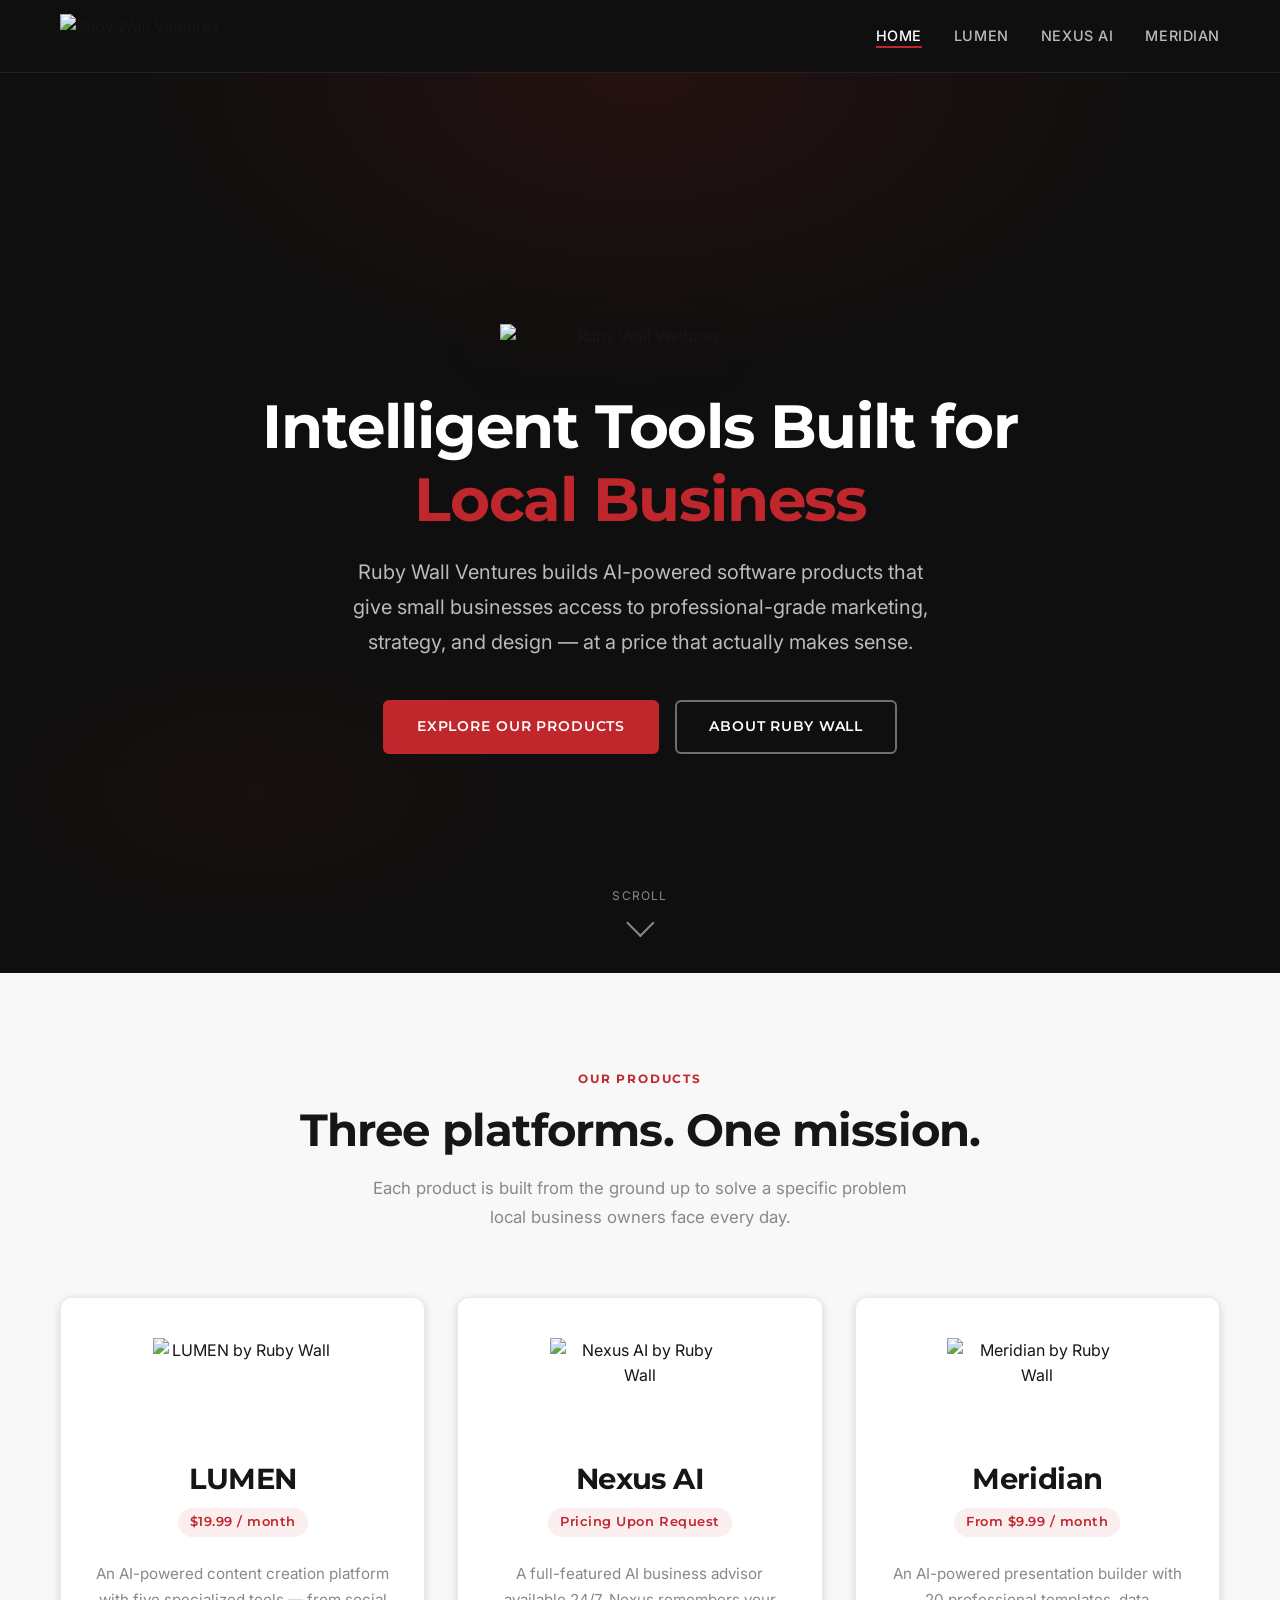
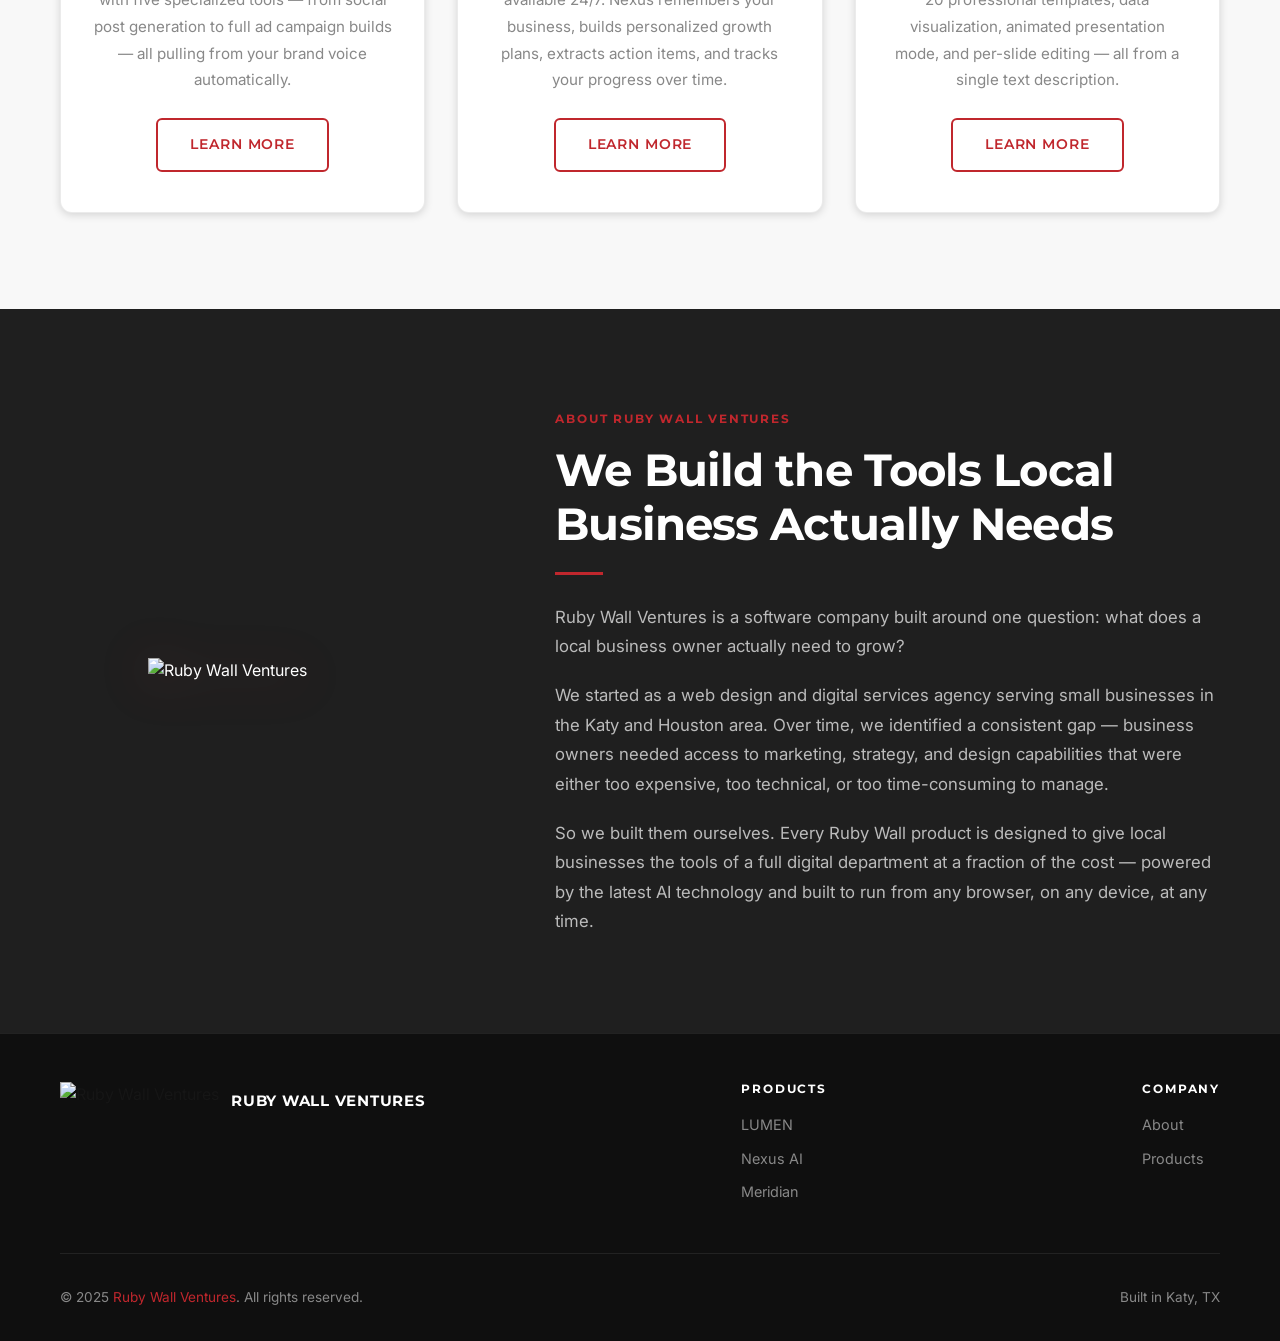
==== index.html @ c9c1b034 "Build complete Ruby Wall Ventures website - index.html: Company homepage with hero, 3 product cards," ====
<!DOCTYPE html>
<html lang="en">
<head>
  <meta charset="UTF-8" />
  <meta name="viewport" content="width=device-width, initial-scale=1.0" />
  <title>Ruby Wall Ventures — AI-Powered Tools for Local Business</title>
  <meta name="description" content="Ruby Wall Ventures builds intelligent software products that give small and local businesses access to professional-grade marketing, strategy, and design — at a price that makes sense." />
  <link rel="preconnect" href="https://fonts.googleapis.com" />
  <link href="https://fonts.googleapis.com/css2?family=Montserrat:wght@400;600;700;800&family=Inter:wght@400;500;600&display=swap" rel="stylesheet" />
  <link rel="stylesheet" href="css/style.css" />
</head>
<body>

  <!-- NAVIGATION -->
  <nav class="nav">
    <div class="nav-inner">
      <a class="nav-logo" href="index.html">
        <img src="images/logo-rwv.png" alt="Ruby Wall Ventures" />
      </a>
      <ul class="nav-links">
        <li><a href="index.html" class="active">Home</a></li>
        <li><a href="lumen.html">LUMEN</a></li>
        <li><a href="nexus.html">Nexus AI</a></li>
        <li><a href="meridian.html">Meridian</a></li>
      </ul>
      <button class="nav-toggle" aria-label="Toggle menu" onclick="toggleMenu()">
        <span></span>
        <span></span>
        <span></span>
      </button>
    </div>
    <div class="mobile-menu" id="mobileMenu">
      <a href="index.html">Home</a>
      <a href="lumen.html">LUMEN</a>
      <a href="nexus.html">Nexus AI</a>
      <a href="meridian.html">Meridian</a>
    </div>
  </nav>

  <!-- HERO -->
  <section class="hero-home">
    <img src="images/logo-rwv.png" alt="Ruby Wall Ventures" class="hero-home-logo" />
    <h1>Intelligent Tools Built for<br /><span>Local Business</span></h1>
    <p>Ruby Wall Ventures builds AI-powered software products that give small businesses access to professional-grade marketing, strategy, and design — at a price that actually makes sense.</p>
    <div class="hero-home-actions">
      <a href="#products" class="btn btn-primary">Explore Our Products</a>
      <a href="#about" class="btn btn-outline">About Ruby Wall</a>
    </div>
    <div class="scroll-hint">
      <span>Scroll</span>
      <div class="scroll-hint-arrow"></div>
    </div>
  </section>

  <!-- PRODUCTS -->
  <section class="products-section" id="products">
    <div class="section-header">
      <span class="section-label">Our Products</span>
      <h2>Three platforms. One mission.</h2>
      <p>Each product is built from the ground up to solve a specific problem local business owners face every day.</p>
    </div>

    <div class="products-grid">

      <!-- LUMEN Card -->
      <div class="product-card">
        <img src="images/logo-lumen.png" alt="LUMEN by Ruby Wall" class="product-card-logo" />
        <h3>LUMEN</h3>
        <div class="product-card-badge">$19.99 / month</div>
        <p>An AI-powered content creation platform with five specialized tools — from social post generation to full ad campaign builds — all pulling from your brand voice automatically.</p>
        <a href="lumen.html" class="btn btn-outline-dark">Learn More</a>
      </div>

      <!-- Nexus Card -->
      <div class="product-card">
        <img src="images/logo-nexus.png" alt="Nexus AI by Ruby Wall" class="product-card-logo" />
        <h3>Nexus AI</h3>
        <div class="product-card-badge">Pricing Upon Request</div>
        <p>A full-featured AI business advisor available 24/7. Nexus remembers your business, builds personalized growth plans, extracts action items, and tracks your progress over time.</p>
        <a href="nexus.html" class="btn btn-outline-dark">Learn More</a>
      </div>

      <!-- Meridian Card -->
      <div class="product-card">
        <img src="images/logo-meridian.png" alt="Meridian by Ruby Wall" class="product-card-logo" />
        <h3>Meridian</h3>
        <div class="product-card-badge">From $9.99 / month</div>
        <p>An AI-powered presentation builder with 20 professional templates, data visualization, animated presentation mode, and per-slide editing — all from a single text description.</p>
        <a href="meridian.html" class="btn btn-outline-dark">Learn More</a>
      </div>

    </div>
  </section>

  <!-- ABOUT -->
  <section class="about-section" id="about">
    <div class="about-inner">
      <div class="about-logo-col">
        <img src="images/logo-rwv.png" alt="Ruby Wall Ventures" class="about-logo-img" />
      </div>
      <div class="about-text">
        <span class="section-label">About Ruby Wall Ventures</span>
        <h2>We Build the Tools Local Business Actually Needs</h2>
        <div class="divider"></div>
        <p>Ruby Wall Ventures is a software company built around one question: what does a local business owner actually need to grow?</p>
        <p>We started as a web design and digital services agency serving small businesses in the Katy and Houston area. Over time, we identified a consistent gap — business owners needed access to marketing, strategy, and design capabilities that were either too expensive, too technical, or too time-consuming to manage.</p>
        <p>So we built them ourselves. Every Ruby Wall product is designed to give local businesses the tools of a full digital department at a fraction of the cost — powered by the latest AI technology and built to run from any browser, on any device, at any time.</p>
      </div>
    </div>
  </section>

  <!-- FOOTER -->
  <footer class="footer">
    <div class="footer-inner">
      <div class="footer-top">
        <div class="footer-brand">
          <img src="images/logo-rwv.png" alt="Ruby Wall Ventures" />
          <span class="footer-brand-name">Ruby Wall Ventures</span>
        </div>
        <div class="footer-links-group">
          <h5>Products</h5>
          <ul>
            <li><a href="lumen.html">LUMEN</a></li>
            <li><a href="nexus.html">Nexus AI</a></li>
            <li><a href="meridian.html">Meridian</a></li>
          </ul>
        </div>
        <div class="footer-links-group">
          <h5>Company</h5>
          <ul>
            <li><a href="#about">About</a></li>
            <li><a href="#products">Products</a></li>
          </ul>
        </div>
      </div>
      <div class="footer-bottom">
        <p class="footer-copy">&copy; 2025 <span>Ruby Wall Ventures</span>. All rights reserved.</p>
        <p class="footer-tagline">Built in Katy, TX</p>
      </div>
    </div>
  </footer>

  <script>
    function toggleMenu() {
      document.getElementById('mobileMenu').classList.toggle('open');
    }
  </script>

</body>
</html>
---- css/style.css ----
/* ===== CSS VARIABLES & RESET ===== */
:root {
  --red-primary: #8B1A1A;
  --red-light: #B02020;
  --red-bright: #C0272D;
  --charcoal: #2C2C2C;
  --dark-1: #0F0F0F;
  --dark-2: #161616;
  --dark-3: #1F1F1F;
  --dark-4: #282828;
  --light-1: #FFFFFF;
  --light-2: #F8F8F8;
  --light-3: #EDEDED;
  --gray-mid: #888888;
  --gray-light: #BBBBBB;
  --border-dark: rgba(255,255,255,0.08);
  --border-light: rgba(0,0,0,0.08);
  --shadow-sm: 0 2px 8px rgba(0,0,0,0.15);
  --shadow-md: 0 4px 24px rgba(0,0,0,0.25);
  --shadow-lg: 0 8px 48px rgba(0,0,0,0.35);
  --transition: 0.25s ease;
  --radius-sm: 6px;
  --radius-md: 12px;
  --radius-lg: 20px;
  --max-width: 1160px;
}

*, *::before, *::after {
  box-sizing: border-box;
  margin: 0;
  padding: 0;
}

html {
  scroll-behavior: smooth;
}

body {
  font-family: 'Inter', -apple-system, BlinkMacSystemFont, 'Segoe UI', sans-serif;
  color: var(--dark-2);
  background: var(--light-1);
  line-height: 1.6;
  -webkit-font-smoothing: antialiased;
}

img {
  max-width: 100%;
  height: auto;
  display: block;
}

a {
  text-decoration: none;
  color: inherit;
}

ul {
  list-style: none;
}

/* ===== TYPOGRAPHY ===== */
h1, h2, h3, h4, h5 {
  font-family: 'Montserrat', 'Inter', sans-serif;
  font-weight: 700;
  line-height: 1.2;
  letter-spacing: -0.02em;
}

h1 { font-size: clamp(2.2rem, 5vw, 3.8rem); }
h2 { font-size: clamp(1.8rem, 3.5vw, 2.8rem); }
h3 { font-size: clamp(1.3rem, 2.5vw, 1.8rem); }
h4 { font-size: 1.2rem; font-weight: 600; }

p {
  font-size: 1.05rem;
  line-height: 1.75;
  color: inherit;
}

/* ===== NAVIGATION ===== */
.nav {
  position: sticky;
  top: 0;
  z-index: 1000;
  background: var(--dark-1);
  border-bottom: 1px solid var(--border-dark);
  padding: 0 2rem;
}

.nav-inner {
  max-width: var(--max-width);
  margin: 0 auto;
  display: flex;
  align-items: center;
  justify-content: space-between;
  height: 72px;
}

.nav-logo {
  display: flex;
  align-items: center;
  gap: 12px;
  flex-shrink: 0;
}

.nav-logo img {
  height: 44px;
  width: auto;
}

.nav-logo-text {
  font-family: 'Montserrat', sans-serif;
  font-weight: 700;
  font-size: 1rem;
  color: var(--light-1);
  letter-spacing: 0.05em;
  text-transform: uppercase;
}

.nav-links {
  display: flex;
  align-items: center;
  gap: 2rem;
}

.nav-links a {
  color: var(--gray-light);
  font-size: 0.9rem;
  font-weight: 500;
  letter-spacing: 0.04em;
  text-transform: uppercase;
  transition: color var(--transition);
  position: relative;
}

.nav-links a::after {
  content: '';
  position: absolute;
  bottom: -4px;
  left: 0;
  width: 0;
  height: 2px;
  background: var(--red-bright);
  transition: width var(--transition);
}

.nav-links a:hover {
  color: var(--light-1);
}

.nav-links a:hover::after,
.nav-links a.active::after {
  width: 100%;
}

.nav-links a.active {
  color: var(--light-1);
}

.nav-toggle {
  display: none;
  flex-direction: column;
  gap: 5px;
  cursor: pointer;
  padding: 4px;
  background: none;
  border: none;
}

.nav-toggle span {
  display: block;
  width: 24px;
  height: 2px;
  background: var(--light-1);
  transition: var(--transition);
}

.mobile-menu {
  display: none;
  position: absolute;
  top: 72px;
  left: 0;
  right: 0;
  background: var(--dark-2);
  border-bottom: 1px solid var(--border-dark);
  padding: 1.5rem 2rem;
  flex-direction: column;
  gap: 1.2rem;
}

.mobile-menu.open {
  display: flex;
}

.mobile-menu a {
  color: var(--gray-light);
  font-size: 1rem;
  font-weight: 500;
  letter-spacing: 0.04em;
  text-transform: uppercase;
  padding: 0.5rem 0;
  border-bottom: 1px solid var(--border-dark);
  transition: color var(--transition);
}

.mobile-menu a:last-child {
  border-bottom: none;
}

.mobile-menu a:hover {
  color: var(--light-1);
}

/* ===== CONTAINER ===== */
.container {
  max-width: var(--max-width);
  margin: 0 auto;
  padding: 0 2rem;
}

/* ===== BUTTONS ===== */
.btn {
  display: inline-flex;
  align-items: center;
  gap: 8px;
  padding: 0.85rem 2rem;
  border-radius: var(--radius-sm);
  font-family: 'Montserrat', sans-serif;
  font-weight: 600;
  font-size: 0.9rem;
  letter-spacing: 0.06em;
  text-transform: uppercase;
  transition: all var(--transition);
  cursor: pointer;
  border: 2px solid transparent;
}

.btn-primary {
  background: var(--red-bright);
  color: var(--light-1);
  border-color: var(--red-bright);
}

.btn-primary:hover {
  background: var(--red-light);
  border-color: var(--red-light);
  transform: translateY(-1px);
  box-shadow: 0 4px 16px rgba(192, 39, 45, 0.4);
}

.btn-outline {
  background: transparent;
  color: var(--light-1);
  border-color: rgba(255,255,255,0.4);
}

.btn-outline:hover {
  background: rgba(255,255,255,0.1);
  border-color: var(--light-1);
  transform: translateY(-1px);
}

.btn-outline-dark {
  background: transparent;
  color: var(--red-bright);
  border-color: var(--red-bright);
}

.btn-outline-dark:hover {
  background: var(--red-bright);
  color: var(--light-1);
  transform: translateY(-1px);
}

/* ===== SECTION LABELS ===== */
.section-label {
  display: inline-block;
  font-family: 'Montserrat', sans-serif;
  font-size: 0.75rem;
  font-weight: 700;
  letter-spacing: 0.15em;
  text-transform: uppercase;
  color: var(--red-bright);
  margin-bottom: 1rem;
}

/* ===== DIVIDER ===== */
.divider {
  width: 48px;
  height: 3px;
  background: var(--red-bright);
  margin: 1.25rem 0 1.75rem;
}

.divider-center {
  margin: 1.25rem auto 1.75rem;
}

/* ===== HOMEPAGE HERO ===== */
.hero-home {
  background: var(--dark-1);
  min-height: 100vh;
  display: flex;
  flex-direction: column;
  align-items: center;
  justify-content: center;
  text-align: center;
  padding: 6rem 2rem 4rem;
  position: relative;
  overflow: hidden;
}

.hero-home::before {
  content: '';
  position: absolute;
  inset: 0;
  background:
    radial-gradient(ellipse 60% 50% at 50% 0%, rgba(139, 26, 26, 0.18) 0%, transparent 70%),
    radial-gradient(ellipse 40% 30% at 20% 80%, rgba(139, 26, 26, 0.08) 0%, transparent 60%);
  pointer-events: none;
}

.hero-home-logo {
  width: clamp(180px, 25vw, 280px);
  height: auto;
  margin-bottom: 2.5rem;
  position: relative;
  filter: drop-shadow(0 8px 32px rgba(139, 26, 26, 0.3));
}

.hero-home h1 {
  color: var(--light-1);
  margin-bottom: 1.2rem;
  position: relative;
  max-width: 800px;
}

.hero-home h1 span {
  color: var(--red-bright);
}

.hero-home p {
  color: var(--gray-light);
  font-size: clamp(1rem, 2vw, 1.25rem);
  max-width: 600px;
  margin: 0 auto 2.5rem;
  position: relative;
}

.hero-home-actions {
  display: flex;
  gap: 1rem;
  flex-wrap: wrap;
  justify-content: center;
  position: relative;
}

.scroll-hint {
  position: absolute;
  bottom: 2.5rem;
  left: 50%;
  transform: translateX(-50%);
  display: flex;
  flex-direction: column;
  align-items: center;
  gap: 8px;
  color: var(--gray-mid);
  font-size: 0.75rem;
  letter-spacing: 0.1em;
  text-transform: uppercase;
}

.scroll-hint-arrow {
  width: 20px;
  height: 20px;
  border-right: 2px solid var(--gray-mid);
  border-bottom: 2px solid var(--gray-mid);
  transform: rotate(45deg);
  animation: bounce 1.5s infinite;
}

@keyframes bounce {
  0%, 100% { transform: rotate(45deg) translateY(0); }
  50% { transform: rotate(45deg) translateY(4px); }
}

/* ===== PRODUCTS SECTION (HOMEPAGE) ===== */
.products-section {
  background: var(--light-2);
  padding: 6rem 2rem;
}

.section-header {
  text-align: center;
  margin-bottom: 4rem;
}

.section-header .section-label {
  display: block;
  text-align: center;
}

.section-header h2 {
  color: var(--dark-2);
}

.section-header p {
  color: var(--gray-mid);
  max-width: 560px;
  margin: 1rem auto 0;
}

.products-grid {
  display: grid;
  grid-template-columns: repeat(auto-fit, minmax(300px, 1fr));
  gap: 2rem;
  max-width: var(--max-width);
  margin: 0 auto;
}

.product-card {
  background: var(--light-1);
  border-radius: var(--radius-md);
  padding: 2.5rem 2rem;
  box-shadow: var(--shadow-sm);
  border: 1px solid var(--border-light);
  display: flex;
  flex-direction: column;
  align-items: center;
  text-align: center;
  transition: all var(--transition);
  position: relative;
  overflow: hidden;
}

.product-card::before {
  content: '';
  position: absolute;
  top: 0;
  left: 0;
  right: 0;
  height: 3px;
  background: var(--red-bright);
  transform: scaleX(0);
  transition: transform var(--transition);
}

.product-card:hover {
  box-shadow: var(--shadow-md);
  transform: translateY(-4px);
}

.product-card:hover::before {
  transform: scaleX(1);
}

.product-card-logo {
  width: 180px;
  height: 100px;
  object-fit: contain;
  margin-bottom: 1.5rem;
}

.product-card h3 {
  color: var(--dark-2);
  margin-bottom: 0.75rem;
}

.product-card p {
  color: var(--gray-mid);
  font-size: 0.95rem;
  margin-bottom: 1.5rem;
  flex-grow: 1;
}

.product-card-badge {
  display: inline-block;
  background: rgba(192, 39, 45, 0.08);
  color: var(--red-bright);
  font-size: 0.8rem;
  font-weight: 600;
  padding: 4px 12px;
  border-radius: 20px;
  margin-bottom: 1.5rem;
  font-family: 'Montserrat', sans-serif;
  letter-spacing: 0.04em;
}

/* ===== ABOUT SECTION (HOMEPAGE) ===== */
.about-section {
  background: var(--dark-3);
  padding: 6rem 2rem;
  color: var(--light-1);
}

.about-inner {
  max-width: var(--max-width);
  margin: 0 auto;
  display: grid;
  grid-template-columns: 1fr 1.6fr;
  gap: 5rem;
  align-items: center;
}

.about-logo-col {
  display: flex;
  justify-content: center;
}

.about-logo-img {
  width: clamp(160px, 20vw, 240px);
  height: auto;
  filter: drop-shadow(0 4px 24px rgba(139, 26, 26, 0.4));
}

.about-text h2 {
  color: var(--light-1);
  margin-bottom: 0;
}

.about-text .divider {
  margin-top: 1.25rem;
}

.about-text p {
  color: var(--gray-light);
  margin-bottom: 1.25rem;
}

.about-text p:last-of-type {
  margin-bottom: 0;
}

/* ===== PRODUCT PAGE HERO ===== */
.hero-product {
  background: var(--dark-1);
  padding: 5rem 2rem 4rem;
  text-align: center;
  position: relative;
  overflow: hidden;
}

.hero-product::before {
  content: '';
  position: absolute;
  inset: 0;
  background: radial-gradient(ellipse 70% 60% at 50% 0%, rgba(139, 26, 26, 0.2) 0%, transparent 70%);
  pointer-events: none;
}

.hero-product-logo {
  height: clamp(80px, 12vw, 140px);
  width: auto;
  margin: 0 auto 2rem;
  position: relative;
  filter: drop-shadow(0 4px 24px rgba(0,0,0,0.4));
}

.hero-product-powered {
  color: var(--gray-mid);
  font-size: 0.85rem;
  letter-spacing: 0.12em;
  text-transform: uppercase;
  margin-bottom: 1rem;
  position: relative;
}

.hero-product h1 {
  color: var(--light-1);
  margin-bottom: 1rem;
  position: relative;
}

.hero-product-tagline {
  color: var(--gray-light);
  font-size: clamp(1rem, 2vw, 1.2rem);
  max-width: 640px;
  margin: 0 auto 2rem;
  position: relative;
}

.hero-product-meta {
  display: flex;
  align-items: center;
  justify-content: center;
  gap: 1.5rem;
  flex-wrap: wrap;
  position: relative;
  margin-bottom: 2.5rem;
}

.price-badge {
  background: var(--red-bright);
  color: var(--light-1);
  font-family: 'Montserrat', sans-serif;
  font-weight: 700;
  font-size: 1.1rem;
  padding: 0.6rem 1.5rem;
  border-radius: var(--radius-sm);
  letter-spacing: 0.02em;
}

.tech-tag {
  background: rgba(255,255,255,0.08);
  color: var(--gray-light);
  font-size: 0.8rem;
  font-weight: 500;
  padding: 0.5rem 1rem;
  border-radius: 20px;
  border: 1px solid var(--border-dark);
}

/* ===== FEATURES SECTION ===== */
.features-section {
  padding: 6rem 2rem;
  background: var(--light-1);
}

.features-section.dark {
  background: var(--dark-2);
  color: var(--light-1);
}

.features-section.gray {
  background: var(--light-2);
}

.features-grid {
  display: grid;
  grid-template-columns: repeat(auto-fit, minmax(280px, 1fr));
  gap: 2rem;
  max-width: var(--max-width);
  margin: 0 auto;
}

.feature-card {
  background: var(--light-1);
  border-radius: var(--radius-md);
  padding: 2rem;
  border: 1px solid var(--border-light);
  box-shadow: var(--shadow-sm);
  transition: all var(--transition);
}

.feature-card:hover {
  box-shadow: var(--shadow-md);
  transform: translateY(-2px);
}

.feature-card.dark {
  background: var(--dark-3);
  border-color: var(--border-dark);
}

.feature-card.dark h4 {
  color: var(--light-1);
}

.feature-card.dark p {
  color: var(--gray-light);
}

.feature-icon {
  width: 48px;
  height: 48px;
  background: rgba(192, 39, 45, 0.1);
  border-radius: var(--radius-sm);
  display: flex;
  align-items: center;
  justify-content: center;
  margin-bottom: 1.25rem;
}

.feature-icon svg {
  width: 24px;
  height: 24px;
  stroke: var(--red-bright);
  fill: none;
  stroke-width: 1.75;
  stroke-linecap: round;
  stroke-linejoin: round;
}

.feature-card h4 {
  color: var(--dark-2);
  margin-bottom: 0.6rem;
  font-size: 1.1rem;
}

.feature-card p {
  color: var(--gray-mid);
  font-size: 0.95rem;
  line-height: 1.65;
}

/* ===== SPLIT SECTION ===== */
.split-section {
  padding: 6rem 2rem;
}

.split-section.dark {
  background: var(--dark-2);
}

.split-inner {
  max-width: var(--max-width);
  margin: 0 auto;
  display: grid;
  grid-template-columns: 1fr 1fr;
  gap: 5rem;
  align-items: center;
}

.split-inner.reverse {
  direction: rtl;
}

.split-inner.reverse > * {
  direction: ltr;
}

.split-text .section-label {
  display: block;
}

.split-text h2 {
  margin-bottom: 0;
}

.split-text .divider {
  margin-top: 1.25rem;
}

.split-text p {
  margin-bottom: 1.1rem;
}

.split-text p:last-of-type {
  margin-bottom: 1.75rem;
}

.dark .split-text h2,
.split-section.dark .split-text h2 {
  color: var(--light-1);
}

.dark .split-text p,
.split-section.dark .split-text p {
  color: var(--gray-light);
}

.split-visual {
  display: flex;
  justify-content: center;
  align-items: center;
}

.split-logo {
  width: clamp(160px, 22vw, 260px);
  height: auto;
  filter: drop-shadow(0 8px 32px rgba(0,0,0,0.3));
}

/* ===== BULLET LIST ===== */
.bullet-list {
  margin: 0;
  display: flex;
  flex-direction: column;
  gap: 0.75rem;
}

.bullet-list li {
  display: flex;
  align-items: flex-start;
  gap: 0.75rem;
  color: var(--gray-mid);
  font-size: 0.95rem;
  line-height: 1.6;
}

.bullet-list li::before {
  content: '';
  display: inline-block;
  width: 6px;
  height: 6px;
  background: var(--red-bright);
  border-radius: 50%;
  flex-shrink: 0;
  margin-top: 0.5rem;
}

.dark .bullet-list li,
.features-section.dark .bullet-list li {
  color: var(--gray-light);
}

/* ===== PRICING SECTION ===== */
.pricing-section {
  padding: 6rem 2rem;
  background: var(--light-2);
}

.pricing-section.dark {
  background: var(--dark-2);
}

.pricing-grid {
  display: grid;
  grid-template-columns: repeat(auto-fit, minmax(280px, 1fr));
  gap: 2rem;
  max-width: 960px;
  margin: 0 auto;
  align-items: stretch;
}

.pricing-card {
  background: var(--light-1);
  border-radius: var(--radius-md);
  padding: 2.5rem 2rem;
  border: 1px solid var(--border-light);
  box-shadow: var(--shadow-sm);
  display: flex;
  flex-direction: column;
  position: relative;
  transition: all var(--transition);
}

.pricing-card:hover {
  box-shadow: var(--shadow-md);
  transform: translateY(-4px);
}

.pricing-card.featured {
  border-color: var(--red-bright);
  box-shadow: 0 0 0 2px rgba(192,39,45,0.15), var(--shadow-md);
}

.featured-badge {
  position: absolute;
  top: -14px;
  left: 50%;
  transform: translateX(-50%);
  background: var(--red-bright);
  color: var(--light-1);
  font-family: 'Montserrat', sans-serif;
  font-size: 0.7rem;
  font-weight: 700;
  letter-spacing: 0.1em;
  text-transform: uppercase;
  padding: 4px 16px;
  border-radius: 20px;
  white-space: nowrap;
}

.pricing-card-dark {
  background: var(--dark-3);
  border-color: var(--border-dark);
}

.pricing-card-dark h3,
.pricing-card-dark .pricing-price,
.pricing-card-dark .pricing-period {
  color: var(--light-1);
}

.pricing-card-dark .pricing-feature {
  color: var(--gray-light);
}

.pricing-tier {
  font-family: 'Montserrat', sans-serif;
  font-size: 0.75rem;
  font-weight: 700;
  letter-spacing: 0.15em;
  text-transform: uppercase;
  color: var(--red-bright);
  margin-bottom: 0.5rem;
}

.pricing-card h3 {
  color: var(--dark-2);
  font-size: 1.5rem;
  margin-bottom: 0.5rem;
}

.pricing-price {
  font-family: 'Montserrat', sans-serif;
  font-size: 2.8rem;
  font-weight: 800;
  color: var(--dark-2);
  line-height: 1;
  margin: 1.25rem 0 0.25rem;
}

.pricing-period {
  color: var(--gray-mid);
  font-size: 0.9rem;
  margin-bottom: 2rem;
}

.pricing-divider {
  width: 100%;
  height: 1px;
  background: var(--border-light);
  margin-bottom: 1.5rem;
}

.pricing-card-dark .pricing-divider {
  background: var(--border-dark);
}

.pricing-features {
  display: flex;
  flex-direction: column;
  gap: 0.75rem;
  flex-grow: 1;
  margin-bottom: 2rem;
}

.pricing-feature {
  display: flex;
  align-items: flex-start;
  gap: 0.6rem;
  font-size: 0.93rem;
  color: var(--gray-mid);
}

.pricing-feature-check {
  width: 18px;
  height: 18px;
  background: rgba(192,39,45,0.1);
  border-radius: 50%;
  display: flex;
  align-items: center;
  justify-content: center;
  flex-shrink: 0;
  margin-top: 1px;
}

.pricing-feature-check svg {
  width: 10px;
  height: 10px;
  stroke: var(--red-bright);
  fill: none;
  stroke-width: 2.5;
}

/* ===== CTA SECTION ===== */
.cta-section {
  background: var(--dark-1);
  padding: 5rem 2rem;
  text-align: center;
  position: relative;
  overflow: hidden;
}

.cta-section::before {
  content: '';
  position: absolute;
  inset: 0;
  background: radial-gradient(ellipse 50% 80% at 50% 50%, rgba(139,26,26,0.2) 0%, transparent 70%);
  pointer-events: none;
}

.cta-inner {
  max-width: 640px;
  margin: 0 auto;
  position: relative;
}

.cta-section h2 {
  color: var(--light-1);
  margin-bottom: 1rem;
}

.cta-section p {
  color: var(--gray-light);
  margin-bottom: 2.5rem;
  font-size: 1.1rem;
}

.cta-actions {
  display: flex;
  gap: 1rem;
  justify-content: center;
  flex-wrap: wrap;
}

/* ===== FOOTER ===== */
.footer {
  background: var(--dark-1);
  border-top: 1px solid var(--border-dark);
  padding: 3rem 2rem 2rem;
}

.footer-inner {
  max-width: var(--max-width);
  margin: 0 auto;
}

.footer-top {
  display: flex;
  justify-content: space-between;
  align-items: flex-start;
  gap: 3rem;
  margin-bottom: 3rem;
  flex-wrap: wrap;
}

.footer-brand {
  display: flex;
  align-items: center;
  gap: 12px;
}

.footer-brand img {
  height: 40px;
  width: auto;
}

.footer-brand-name {
  font-family: 'Montserrat', sans-serif;
  font-weight: 700;
  font-size: 0.95rem;
  color: var(--light-1);
  text-transform: uppercase;
  letter-spacing: 0.05em;
}

.footer-links-group h5 {
  color: var(--light-1);
  font-family: 'Montserrat', sans-serif;
  font-size: 0.75rem;
  font-weight: 700;
  letter-spacing: 0.15em;
  text-transform: uppercase;
  margin-bottom: 1rem;
}

.footer-links-group ul {
  display: flex;
  flex-direction: column;
  gap: 0.5rem;
}

.footer-links-group ul li a {
  color: var(--gray-mid);
  font-size: 0.9rem;
  transition: color var(--transition);
}

.footer-links-group ul li a:hover {
  color: var(--light-1);
}

.footer-bottom {
  border-top: 1px solid var(--border-dark);
  padding-top: 2rem;
  display: flex;
  justify-content: space-between;
  align-items: center;
  flex-wrap: wrap;
  gap: 1rem;
}

.footer-copy {
  color: var(--gray-mid);
  font-size: 0.85rem;
}

.footer-copy span {
  color: var(--red-bright);
}

.footer-tagline {
  color: var(--gray-mid);
  font-size: 0.85rem;
}

/* ===== WHO ITS FOR ===== */
.audience-section {
  padding: 6rem 2rem;
  background: var(--light-1);
}

.audience-grid {
  display: grid;
  grid-template-columns: repeat(auto-fit, minmax(220px, 1fr));
  gap: 1.5rem;
  max-width: var(--max-width);
  margin: 0 auto;
}

.audience-item {
  background: var(--light-2);
  border-radius: var(--radius-sm);
  padding: 1.5rem;
  border-left: 3px solid var(--red-bright);
  font-size: 0.95rem;
  color: var(--charcoal);
  line-height: 1.6;
}

/* ===== STAT STRIP ===== */
.stat-strip {
  background: var(--red-primary);
  padding: 3rem 2rem;
}

.stat-strip-inner {
  max-width: var(--max-width);
  margin: 0 auto;
  display: grid;
  grid-template-columns: repeat(auto-fit, minmax(180px, 1fr));
  gap: 2rem;
  text-align: center;
}

.stat-item-number {
  font-family: 'Montserrat', sans-serif;
  font-size: 2rem;
  font-weight: 800;
  color: var(--light-1);
  line-height: 1;
}

.stat-item-label {
  color: rgba(255,255,255,0.75);
  font-size: 0.85rem;
  margin-top: 0.4rem;
  letter-spacing: 0.04em;
}

/* ===== TECH SECTION ===== */
.tech-section {
  padding: 5rem 2rem;
  background: var(--dark-3);
}

.tech-grid {
  display: flex;
  flex-wrap: wrap;
  gap: 1rem;
  max-width: var(--max-width);
  margin: 2rem auto 0;
}

.tech-pill {
  background: rgba(255,255,255,0.06);
  border: 1px solid var(--border-dark);
  color: var(--gray-light);
  font-size: 0.88rem;
  font-weight: 500;
  padding: 0.5rem 1.25rem;
  border-radius: 20px;
  transition: all var(--transition);
}

.tech-pill:hover {
  background: rgba(192,39,45,0.15);
  border-color: rgba(192,39,45,0.4);
  color: var(--light-1);
}

/* ===== RESPONSIVE ===== */
@media (max-width: 900px) {
  .about-inner {
    grid-template-columns: 1fr;
    gap: 3rem;
    text-align: center;
  }

  .about-logo-col {
    display: none;
  }

  .split-inner {
    grid-template-columns: 1fr;
    gap: 3rem;
  }

  .split-inner.reverse {
    direction: ltr;
  }

  .split-visual {
    display: none;
  }

  .footer-top {
    flex-direction: column;
    gap: 2rem;
  }
}

@media (max-width: 680px) {
  .nav-links {
    display: none;
  }

  .nav-toggle {
    display: flex;
  }

  .nav {
    position: relative;
  }

  .footer-bottom {
    flex-direction: column;
    text-align: center;
  }

  .hero-home-actions {
    flex-direction: column;
    align-items: center;
  }

  .cta-actions {
    flex-direction: column;
    align-items: center;
  }

  .hero-product-meta {
    flex-direction: column;
    gap: 0.75rem;
  }
}

/* ===== UTILITIES ===== */
.text-center { text-align: center; }
.text-red { color: var(--red-bright); }
.mt-1 { margin-top: 1rem; }
.mt-2 { margin-top: 2rem; }
.mb-0 { margin-bottom: 0; }
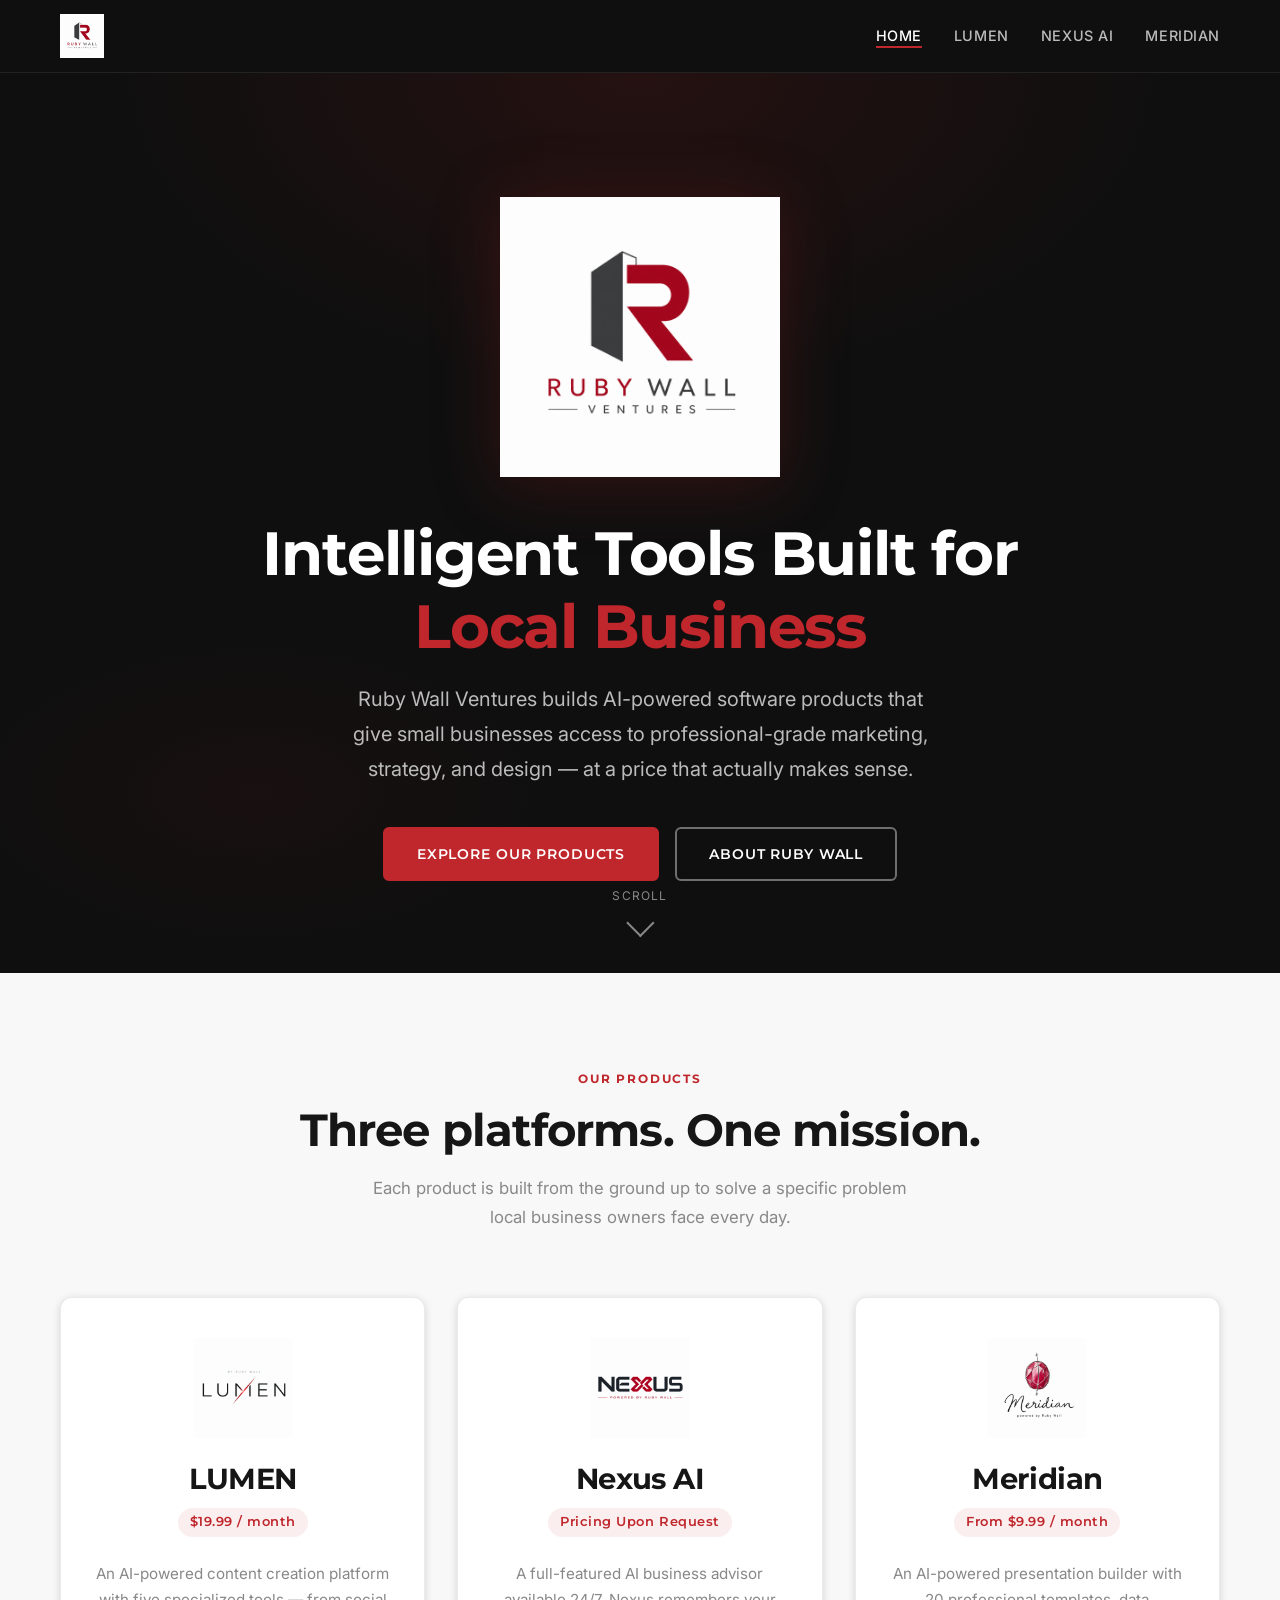
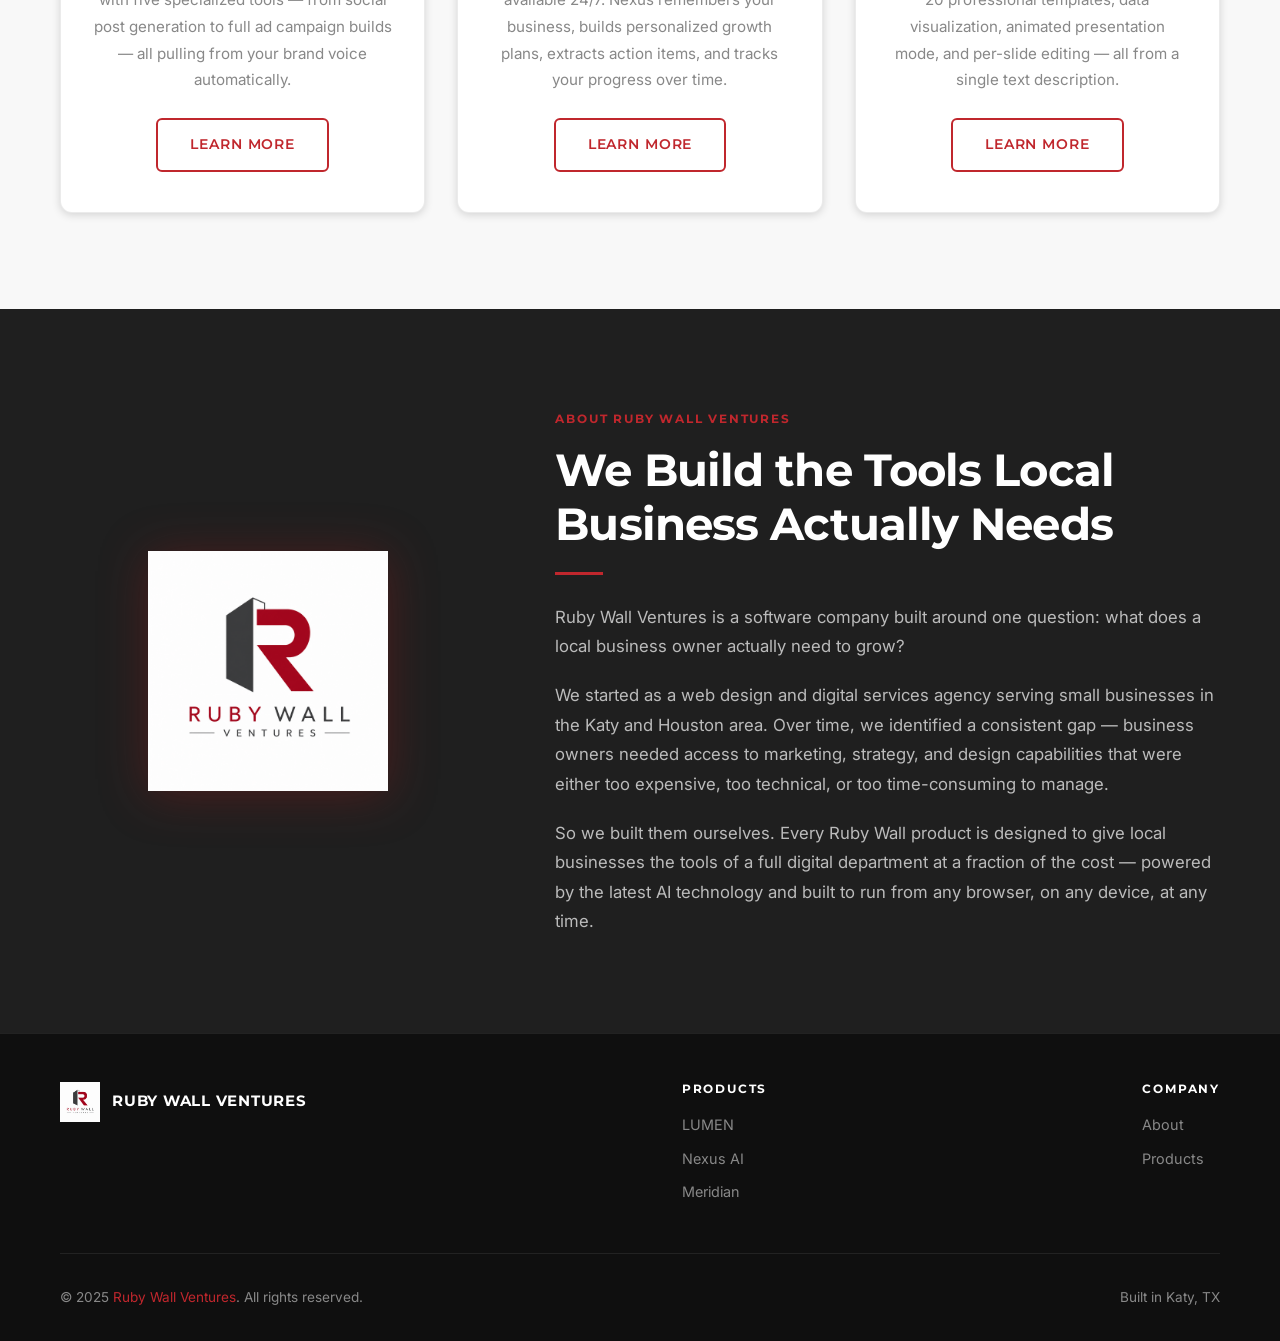
==== commit b943ce25: "Update index.html" ====
--- a/index.html
+++ b/index.html
@@ -15,7 +15,7 @@
   <nav class="nav">
     <div class="nav-inner">
       <a class="nav-logo" href="index.html">
-        <img src="images/logo-rwv.png" alt="Ruby Wall Ventures" />
+        <img src="images/logo-rwv.PNG" alt="Ruby Wall Ventures" />
       </a>
       <ul class="nav-links">
         <li><a href="index.html" class="active">Home</a></li>
@@ -39,7 +39,7 @@
 
   <!-- HERO -->
   <section class="hero-home">
-    <img src="images/logo-rwv.png" alt="Ruby Wall Ventures" class="hero-home-logo" />
+    <img src="images/logo-rwv.PNG" alt="Ruby Wall Ventures" class="hero-home-logo" />
     <h1>Intelligent Tools Built for<br /><span>Local Business</span></h1>
     <p>Ruby Wall Ventures builds AI-powered software products that give small businesses access to professional-grade marketing, strategy, and design — at a price that actually makes sense.</p>
     <div class="hero-home-actions">
@@ -64,7 +64,7 @@
 
       <!-- LUMEN Card -->
       <div class="product-card">
-        <img src="images/logo-lumen.png" alt="LUMEN by Ruby Wall" class="product-card-logo" />
+        <img src="images/logo-lumen.PNG" alt="LUMEN by Ruby Wall" class="product-card-logo" />
         <h3>LUMEN</h3>
         <div class="product-card-badge">$19.99 / month</div>
         <p>An AI-powered content creation platform with five specialized tools — from social post generation to full ad campaign builds — all pulling from your brand voice automatically.</p>
@@ -73,7 +73,7 @@
 
       <!-- Nexus Card -->
       <div class="product-card">
-        <img src="images/logo-nexus.png" alt="Nexus AI by Ruby Wall" class="product-card-logo" />
+        <img src="images/logo-nexus.PNG" alt="Nexus AI by Ruby Wall" class="product-card-logo" />
         <h3>Nexus AI</h3>
         <div class="product-card-badge">Pricing Upon Request</div>
         <p>A full-featured AI business advisor available 24/7. Nexus remembers your business, builds personalized growth plans, extracts action items, and tracks your progress over time.</p>
@@ -82,7 +82,7 @@
 
       <!-- Meridian Card -->
       <div class="product-card">
-        <img src="images/logo-meridian.png" alt="Meridian by Ruby Wall" class="product-card-logo" />
+        <img src="images/logo-meridian.PNG" alt="Meridian by Ruby Wall" class="product-card-logo" />
         <h3>Meridian</h3>
         <div class="product-card-badge">From $9.99 / month</div>
         <p>An AI-powered presentation builder with 20 professional templates, data visualization, animated presentation mode, and per-slide editing — all from a single text description.</p>
@@ -96,7 +96,7 @@
   <section class="about-section" id="about">
     <div class="about-inner">
       <div class="about-logo-col">
-        <img src="images/logo-rwv.png" alt="Ruby Wall Ventures" class="about-logo-img" />
+        <img src="images/logo-rwv.PNG" alt="Ruby Wall Ventures" class="about-logo-img" />
       </div>
       <div class="about-text">
         <span class="section-label">About Ruby Wall Ventures</span>
@@ -114,7 +114,7 @@
     <div class="footer-inner">
       <div class="footer-top">
         <div class="footer-brand">
-          <img src="images/logo-rwv.png" alt="Ruby Wall Ventures" />
+          <img src="images/logo-rwv.PNG" alt="Ruby Wall Ventures" />
           <span class="footer-brand-name">Ruby Wall Ventures</span>
         </div>
         <div class="footer-links-group">
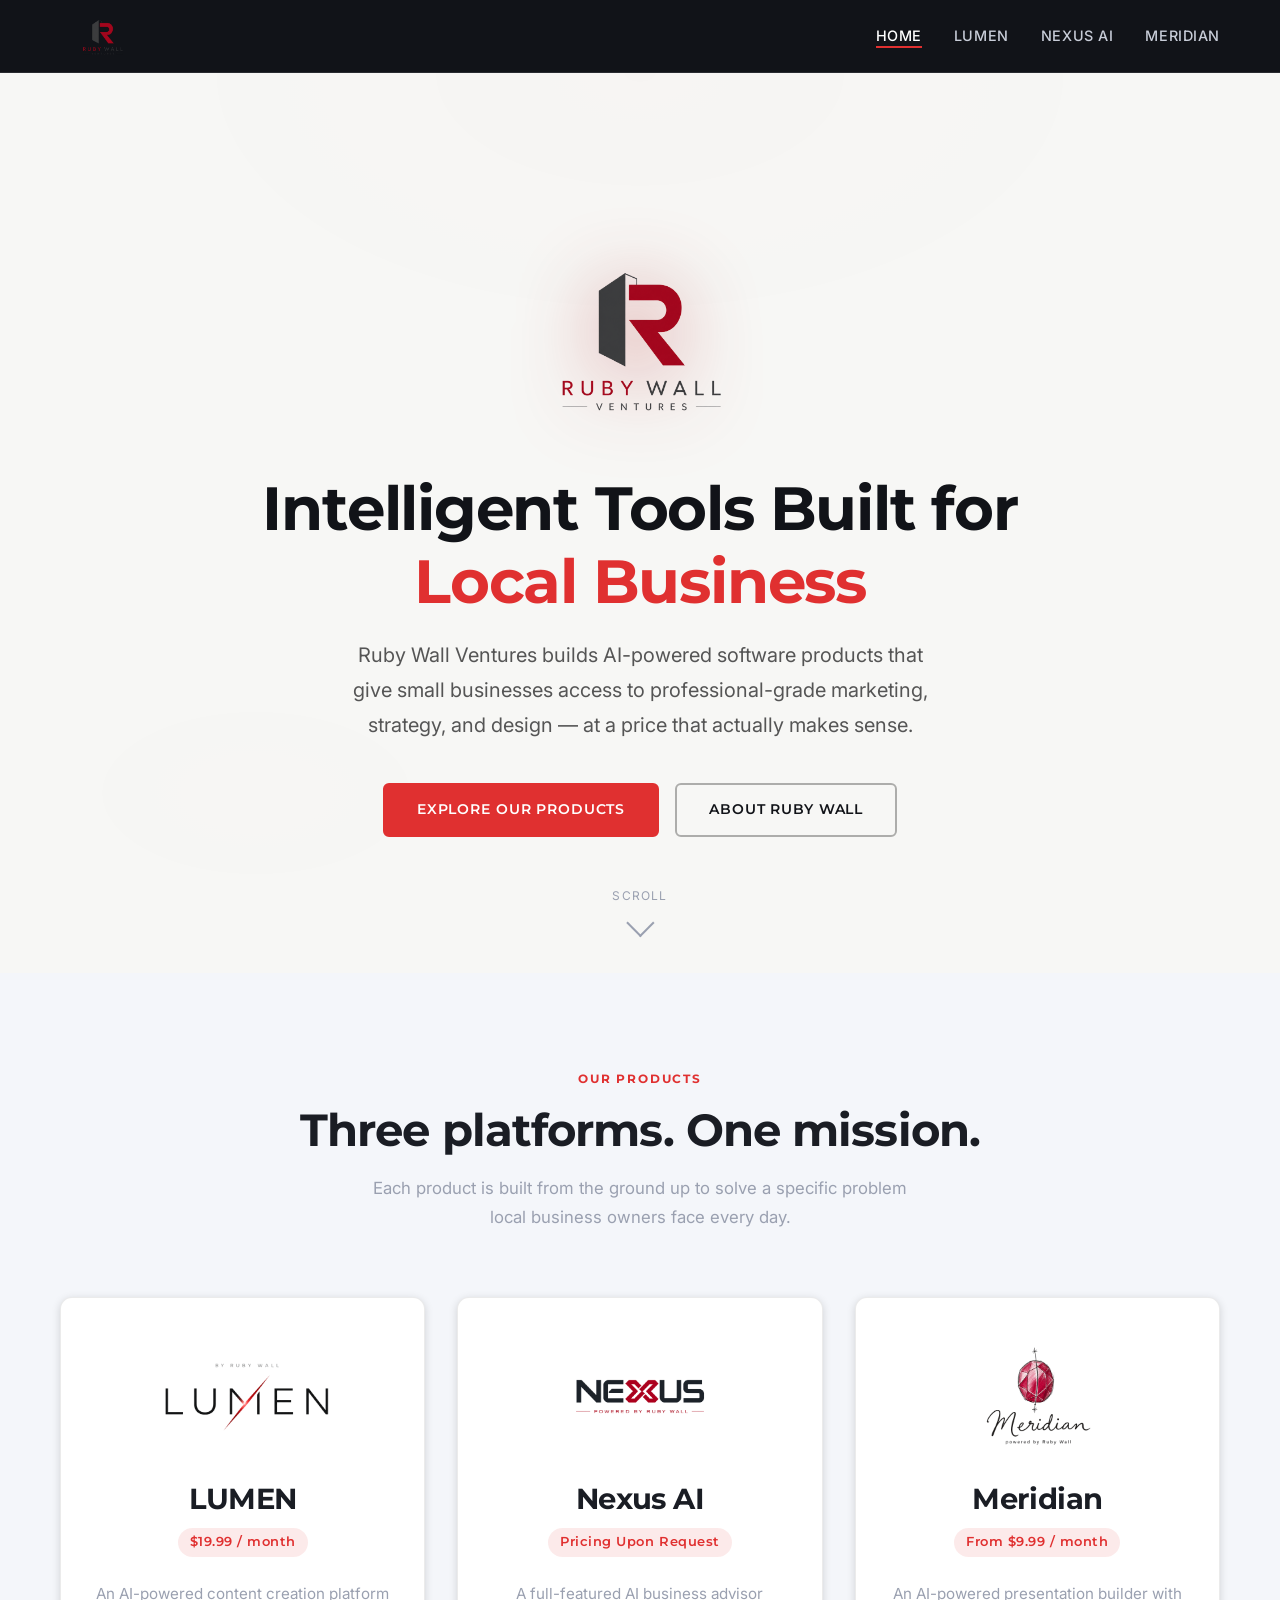
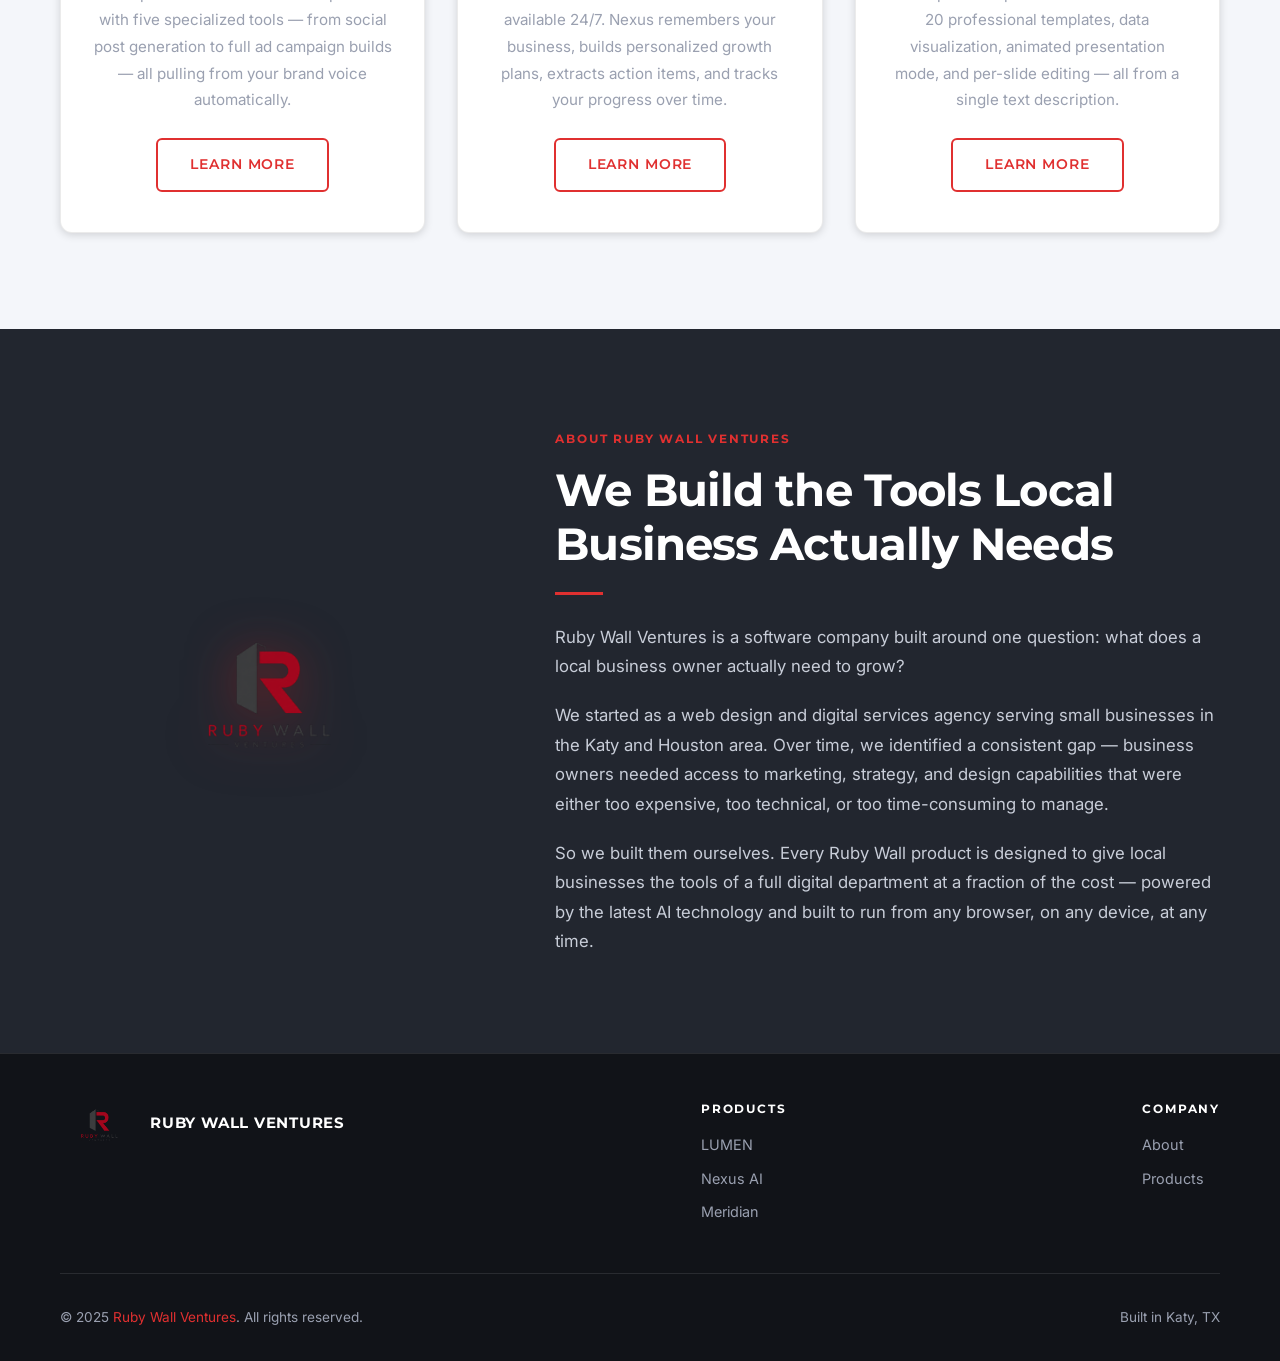
==== commit d3f772cc: "Update index.html" ====
--- a/index.html
+++ b/index.html
@@ -8,6 +8,18 @@
   <link rel="preconnect" href="https://fonts.googleapis.com" />
   <link href="https://fonts.googleapis.com/css2?family=Montserrat:wght@400;600;700;800&family=Inter:wght@400;500;600&display=swap" rel="stylesheet" />
   <link rel="stylesheet" href="css/style.css" />
+  <style>
+    .hero-home, .hero-product { background: #F7F7F5 !important; }
+    .hero-home h1 { color: #111318 !important; }
+    .hero-home p { color: #555 !important; }
+    .hero-home::before, .hero-product::before { opacity: 0.15 !important; }
+    .hero-product h1 { color: #111318 !important; }
+    .hero-product-tagline { color: #555 !important; }
+    .hero-product-powered { color: #E03030 !important; }
+    .btn-outline { color: #111318 !important; border-color: rgba(0,0,0,0.3) !important; }
+    .btn-outline:hover { background: rgba(0,0,0,0.05) !important; border-color: #111318 !important; }
+    .tech-tag { background: rgba(0,0,0,0.06) !important; color: #444 !important; border-color: rgba(0,0,0,0.12) !important; }
+  </style>
 </head>
 <body>
 
--- a/css/style.css
+++ b/css/style.css
@@ -1,19 +1,19 @@
 /* ===== CSS VARIABLES & RESET ===== */
 :root {
-  --red-primary: #8B1A1A;
-  --red-light: #B02020;
-  --red-bright: #C0272D;
+  --red-primary: #A01E1E;
+  --red-light: #CC2A2A;
+  --red-bright: #E03030;
   --charcoal: #2C2C2C;
-  --dark-1: #0F0F0F;
-  --dark-2: #161616;
-  --dark-3: #1F1F1F;
-  --dark-4: #282828;
+  --dark-1: #111318;
+  --dark-2: #1A1D24;
+  --dark-3: #22262F;
+  --dark-4: #2A2F3A;
   --light-1: #FFFFFF;
-  --light-2: #F8F8F8;
-  --light-3: #EDEDED;
-  --gray-mid: #888888;
-  --gray-light: #BBBBBB;
-  --border-dark: rgba(255,255,255,0.08);
+  --light-2: #F4F6FA;
+  --light-3: #E8ECF4;
+  --gray-mid: #9AA0B0;
+  --gray-light: #C8CDD8;
+  --border-dark: rgba(255,255,255,0.10);
   --border-light: rgba(0,0,0,0.08);
   --shadow-sm: 0 2px 8px rgba(0,0,0,0.15);
   --shadow-md: 0 4px 24px rgba(0,0,0,0.25);
@@ -104,7 +104,7 @@
 }
 
 .nav-logo img {
-  height: 44px;
+  height: 48px;
   width: auto;
 }
 
@@ -245,18 +245,18 @@
   background: var(--red-light);
   border-color: var(--red-light);
   transform: translateY(-1px);
-  box-shadow: 0 4px 16px rgba(192, 39, 45, 0.4);
+  box-shadow: 0 4px 16px rgba(224, 48, 48, 0.45);
 }
 
 .btn-outline {
   background: transparent;
-  color: var(--light-1);
-  border-color: rgba(255,255,255,0.4);
+  color: var(--dark-1);
+  border-color: rgba(0,0,0,0.3);
 }
 
 .btn-outline:hover {
-  background: rgba(255,255,255,0.1);
-  border-color: var(--light-1);
+  background: rgba(0,0,0,0.06);
+  border-color: var(--dark-1);
   transform: translateY(-1px);
 }
 
@@ -298,7 +298,7 @@
 
 /* ===== HOMEPAGE HERO ===== */
 .hero-home {
-  background: var(--dark-1);
+  background: #F7F7F5;
   min-height: 100vh;
   display: flex;
   flex-direction: column;
@@ -315,21 +315,21 @@
   position: absolute;
   inset: 0;
   background:
-    radial-gradient(ellipse 60% 50% at 50% 0%, rgba(139, 26, 26, 0.18) 0%, transparent 70%),
-    radial-gradient(ellipse 40% 30% at 20% 80%, rgba(139, 26, 26, 0.08) 0%, transparent 60%);
+    radial-gradient(ellipse 70% 55% at 50% 0%, rgba(180, 30, 30, 0.08) 0%, transparent 70%),
+    radial-gradient(ellipse 40% 30% at 20% 80%, rgba(180, 30, 30, 0.05) 0%, transparent 60%);
   pointer-events: none;
 }
 
 .hero-home-logo {
-  width: clamp(180px, 25vw, 280px);
+  width: clamp(220px, 30vw, 340px);
   height: auto;
   margin-bottom: 2.5rem;
   position: relative;
-  filter: drop-shadow(0 8px 32px rgba(139, 26, 26, 0.3));
+  filter: drop-shadow(0 8px 40px rgba(180, 30, 30, 0.45));
 }
 
 .hero-home h1 {
-  color: var(--light-1);
+  color: #111318;
   margin-bottom: 1.2rem;
   position: relative;
   max-width: 800px;
@@ -340,7 +340,7 @@
 }
 
 .hero-home p {
-  color: var(--gray-light);
+  color: #666;
   font-size: clamp(1rem, 2vw, 1.25rem);
   max-width: 600px;
   margin: 0 auto 2.5rem;
@@ -455,8 +455,8 @@
 }
 
 .product-card-logo {
-  width: 180px;
-  height: 100px;
+  width: 200px;
+  height: 120px;
   object-fit: contain;
   margin-bottom: 1.5rem;
 }
@@ -475,7 +475,7 @@
 
 .product-card-badge {
   display: inline-block;
-  background: rgba(192, 39, 45, 0.08);
+  background: rgba(224, 48, 48, 0.1);
   color: var(--red-bright);
   font-size: 0.8rem;
   font-weight: 600;
@@ -508,9 +508,9 @@
 }
 
 .about-logo-img {
-  width: clamp(160px, 20vw, 240px);
+  width: clamp(180px, 22vw, 260px);
   height: auto;
-  filter: drop-shadow(0 4px 24px rgba(139, 26, 26, 0.4));
+  filter: drop-shadow(0 4px 24px rgba(180, 30, 30, 0.5));
 }
 
 .about-text h2 {
@@ -533,7 +533,7 @@
 
 /* ===== PRODUCT PAGE HERO ===== */
 .hero-product {
-  background: var(--dark-1);
+  background: #F7F7F5;
   padding: 5rem 2rem 4rem;
   text-align: center;
   position: relative;
@@ -544,20 +544,20 @@
   content: '';
   position: absolute;
   inset: 0;
-  background: radial-gradient(ellipse 70% 60% at 50% 0%, rgba(139, 26, 26, 0.2) 0%, transparent 70%);
+  background: radial-gradient(ellipse 80% 65% at 50% 0%, rgba(180, 30, 30, 0.07) 0%, transparent 70%);
   pointer-events: none;
 }
 
 .hero-product-logo {
-  height: clamp(80px, 12vw, 140px);
+  height: clamp(140px, 18vw, 220px);
   width: auto;
   margin: 0 auto 2rem;
   position: relative;
-  filter: drop-shadow(0 4px 24px rgba(0,0,0,0.4));
+  filter: drop-shadow(0 4px 32px rgba(180, 30, 30, 0.4));
 }
 
 .hero-product-powered {
-  color: var(--gray-mid);
+  color: var(--red-bright);
   font-size: 0.85rem;
   letter-spacing: 0.12em;
   text-transform: uppercase;
@@ -566,13 +566,13 @@
 }
 
 .hero-product h1 {
-  color: var(--light-1);
+  color: #111318;
   margin-bottom: 1rem;
   position: relative;
 }
 
 .hero-product-tagline {
-  color: var(--gray-light);
+  color: #666;
   font-size: clamp(1rem, 2vw, 1.2rem);
   max-width: 640px;
   margin: 0 auto 2rem;
@@ -601,8 +601,8 @@
 }
 
 .tech-tag {
-  background: rgba(255,255,255,0.08);
-  color: var(--gray-light);
+  background: rgba(0,0,0,0.06);
+  color: #444;
   font-size: 0.8rem;
   font-weight: 500;
   padding: 0.5rem 1rem;
@@ -663,7 +663,7 @@
 .feature-icon {
   width: 48px;
   height: 48px;
-  background: rgba(192, 39, 45, 0.1);
+  background: rgba(224, 48, 48, 0.12);
   border-radius: var(--radius-sm);
   display: flex;
   align-items: center;
@@ -832,7 +832,7 @@
 
 .pricing-card.featured {
   border-color: var(--red-bright);
-  box-shadow: 0 0 0 2px rgba(192,39,45,0.15), var(--shadow-md);
+  box-shadow: 0 0 0 2px rgba(224,48,48,0.15), var(--shadow-md);
 }
 
 .featured-badge {
@@ -928,7 +928,7 @@
 .pricing-feature-check {
   width: 18px;
   height: 18px;
-  background: rgba(192,39,45,0.1);
+  background: rgba(224,48,48,0.1);
   border-radius: 50%;
   display: flex;
   align-items: center;
@@ -958,7 +958,7 @@
   content: '';
   position: absolute;
   inset: 0;
-  background: radial-gradient(ellipse 50% 80% at 50% 50%, rgba(139,26,26,0.2) 0%, transparent 70%);
+  background: radial-gradient(ellipse 50% 80% at 50% 50%, rgba(180,30,30,0.25) 0%, transparent 70%);
   pointer-events: none;
 }
 
@@ -1014,7 +1014,7 @@
 }
 
 .footer-brand img {
-  height: 40px;
+  height: 44px;
   width: auto;
 }
 
@@ -1146,7 +1146,7 @@
 }
 
 .tech-pill {
-  background: rgba(255,255,255,0.06);
+  background: rgba(255,255,255,0.07);
   border: 1px solid var(--border-dark);
   color: var(--gray-light);
   font-size: 0.88rem;
@@ -1157,8 +1157,8 @@
 }
 
 .tech-pill:hover {
-  background: rgba(192,39,45,0.15);
-  border-color: rgba(192,39,45,0.4);
+  background: rgba(224,48,48,0.15);
+  border-color: rgba(224,48,48,0.4);
   color: var(--light-1);
 }
 
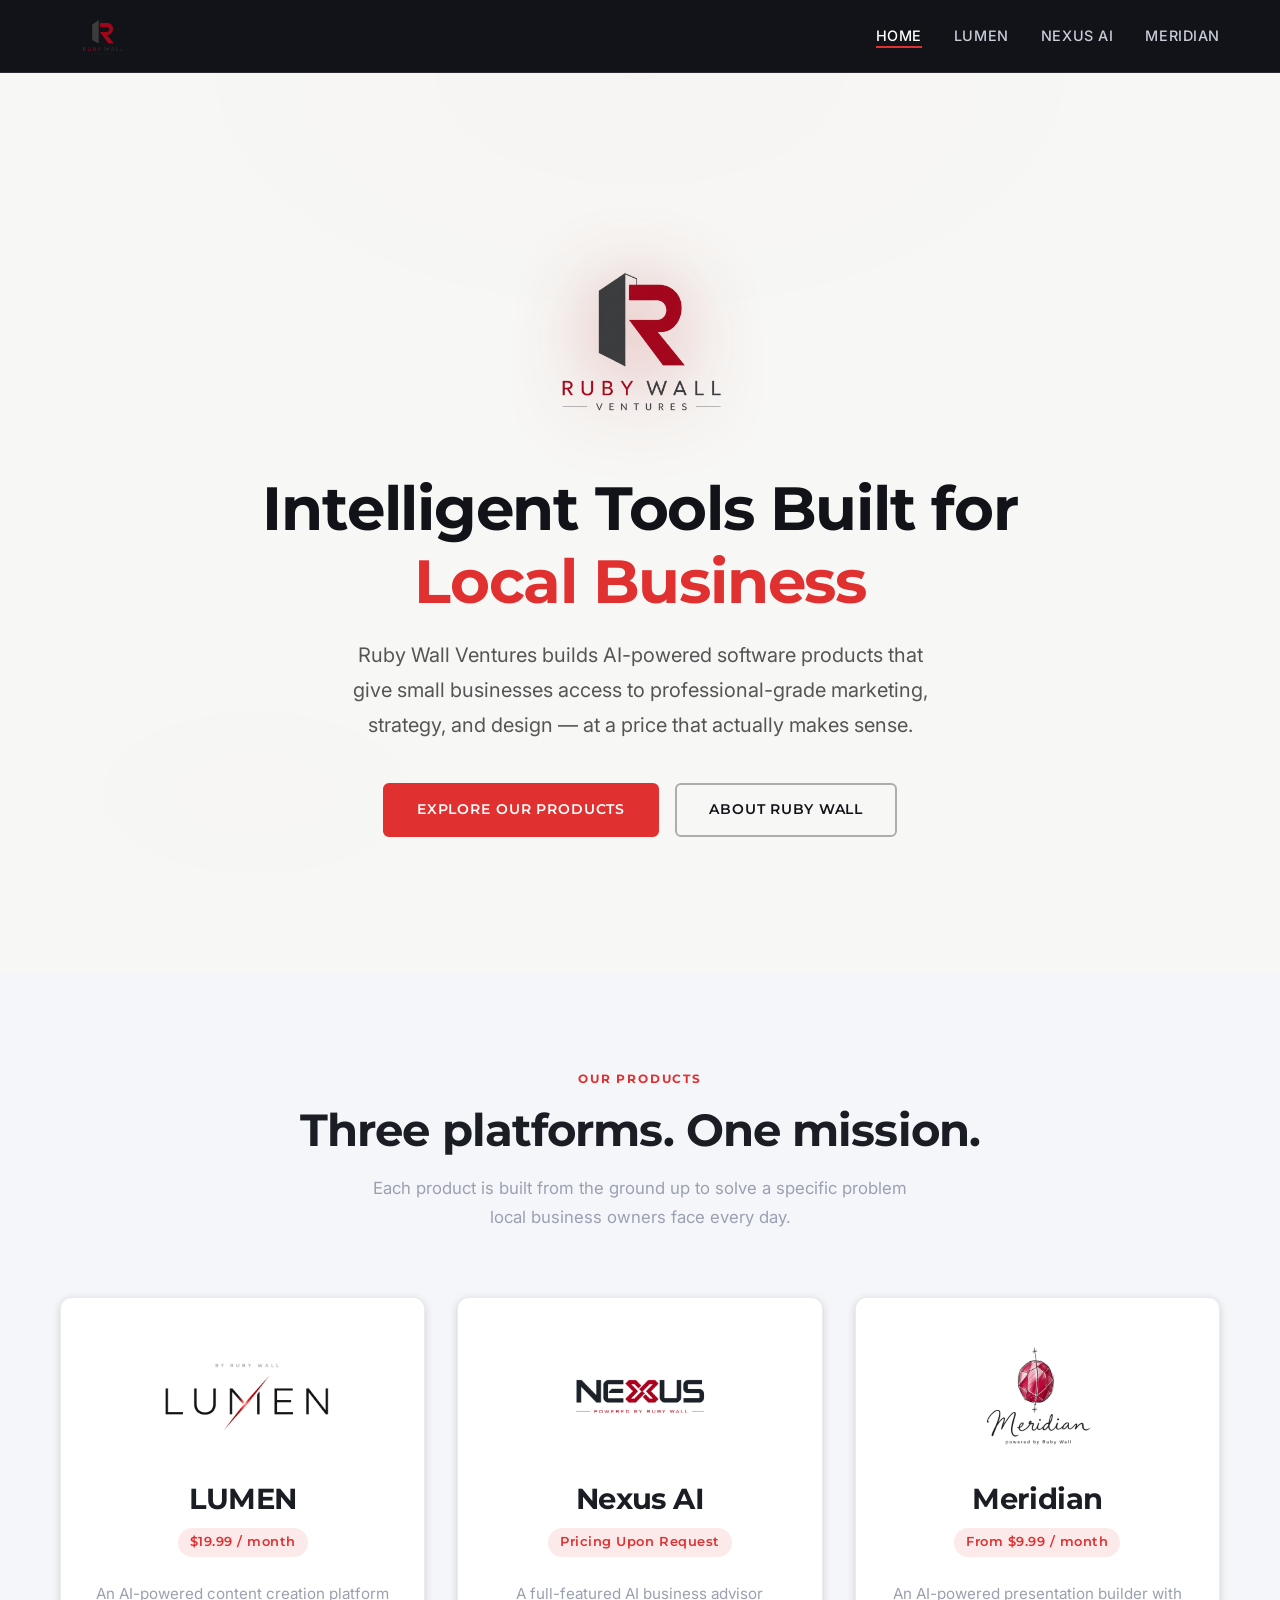
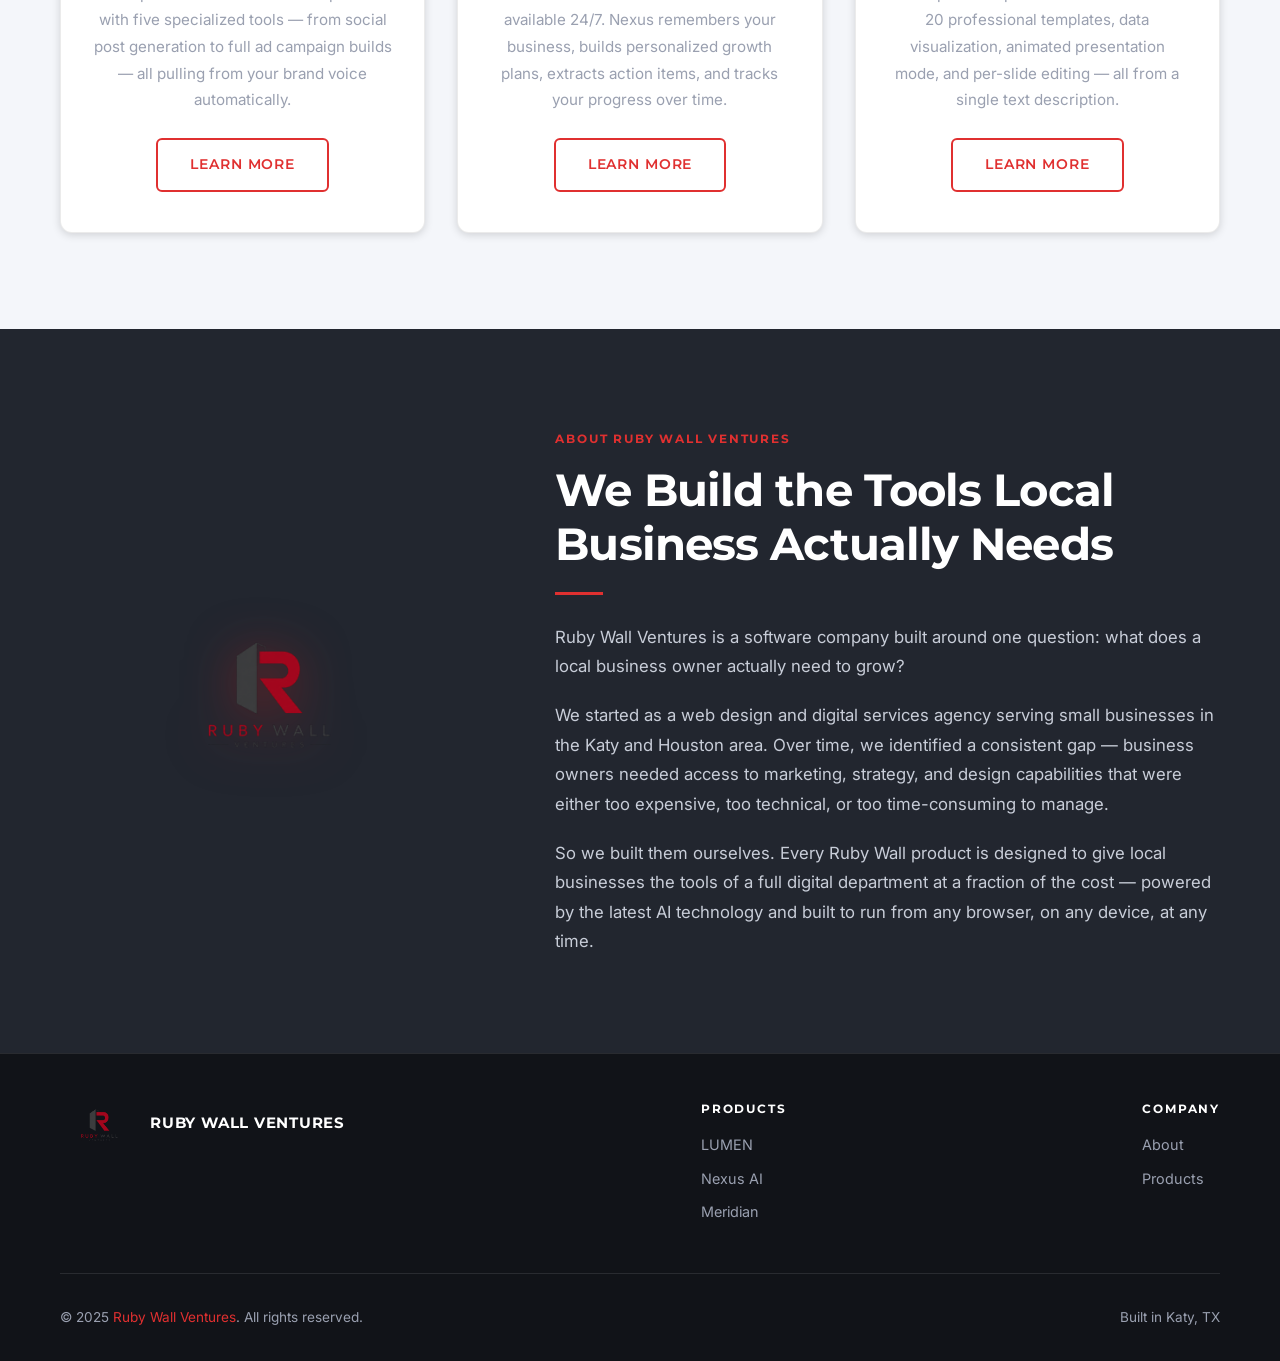
==== commit c84ce17c: "Update index.html" ====
--- a/index.html
+++ b/index.html
@@ -58,10 +58,7 @@
       <a href="#products" class="btn btn-primary">Explore Our Products</a>
       <a href="#about" class="btn btn-outline">About Ruby Wall</a>
     </div>
-    <div class="scroll-hint">
-      <span>Scroll</span>
-      <div class="scroll-hint-arrow"></div>
-    </div>
+
   </section>
 
   <!-- PRODUCTS -->
